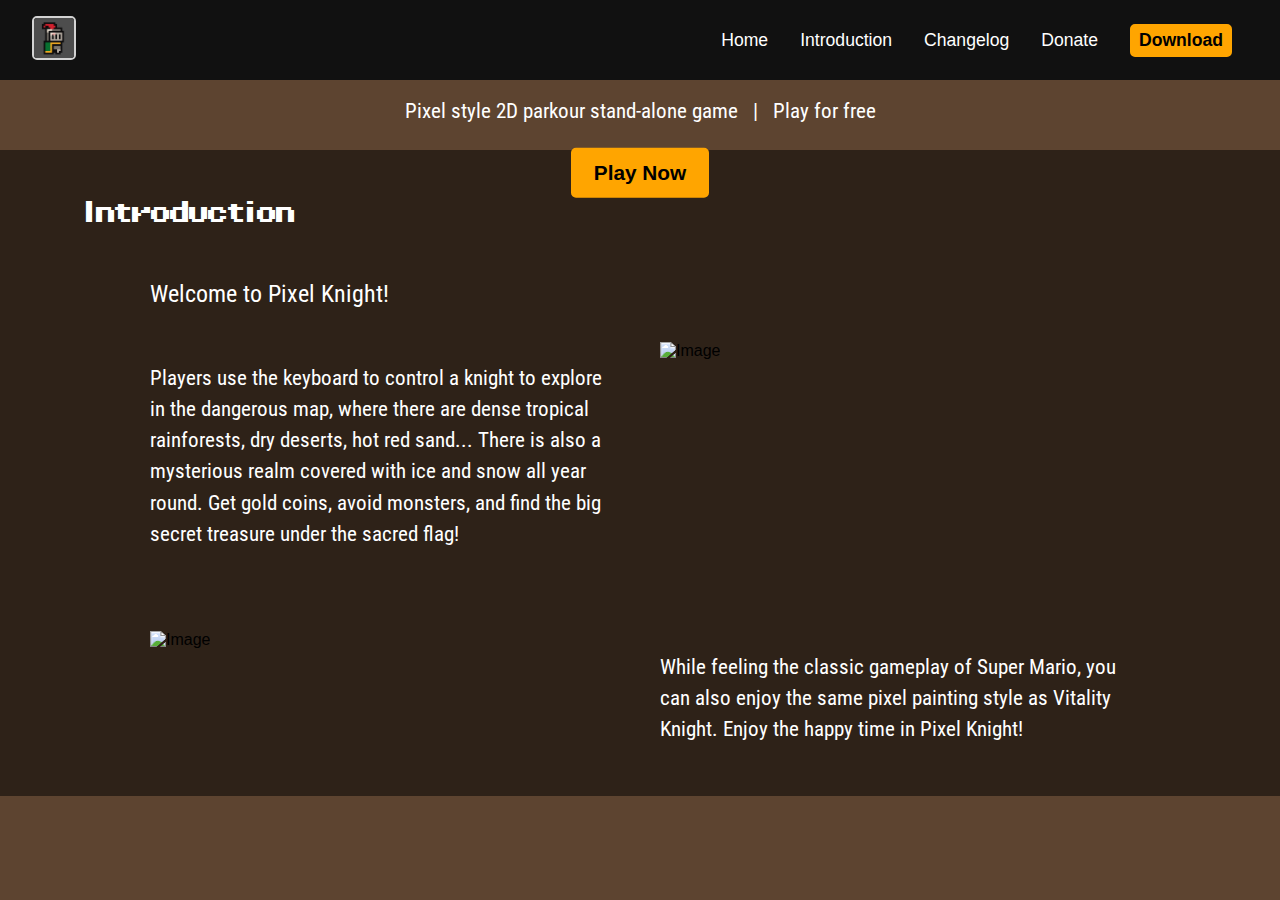
==== index.html @ a228ada4 "many things to be uploaded." ====
<!DOCTYPE html>
<head>
    <meta charset="UTF-8">
    <meta name="viewport" content="width=device-width, initial-scale=1.0">
    <meta name="author" content="H.S. Studio">
    <link rel="icon" type="image/x-icon" href="./assets/images/logo/favicon_io/favicon.ico">
    <title>Pixel Knight</title>

    <link rel="stylesheet" type="text/css" href="./assets/css/fonts.css">
    <link rel="stylesheet" type="text/css" href="./assets/css/homepage.css">
    <link rel="stylesheet" type="text/css" href="./assets/css/main.css">

    <!-- Google tag (gtag.js) -->
    <script async src="https://www.googletagmanager.com/gtag/js?id=G-EGC1WMNLWP"></script>
    <script>
        window.dataLayer = window.dataLayer || [];
        function gtag(){dataLayer.push(arguments);}
        gtag('js', new Date());

        gtag('config', 'G-EGC1WMNLWP');
    </script>
</head>
<body>
    <header>
        <nav class="navbar">
            <div class="navbar-brand">
                <img src="./assets/images/logo/logo.png" alt="Logo" class="logo">
            </div>
            <ul class="navbar-nav">
                <li><a href="index.html">Home</a></li>
                <li><a href="#introduction">Introduction</a></li>
                <li><a href="#">Changelog</a></li>
                <li><a href="#">Donate</a></li>
                <li><a href="./pages/download.html"><div class="download">Download</div></a></li>
            </ul>
        </nav>
    </header>

    <main>
        <div class="video_container">
            <video src="#" autoplay loop></video>
            <div class="title_text">
                <h1>Pixel Knight<span style="font-size: 1.5rem;">(Beta)</span></h1>
                <h2 style="font-style: italic;">Redefine the pixel world.</h2>
                <p>Pixel style 2D parkour stand-alone game&nbsp;&nbsp; | &nbsp;&nbsp;Play for free</p>
                <a href="./pages/download.html"><div class="download" style="display: inline-block; font-size: 1.3rem; padding: 10px 20px;">Play Now</div></a>
            </div>
        </div>

        <h2 id="introduction" style="background-color: rgba(0, 0, 0, 0.5); padding: 50px 80px; margin: 0;">Introduction</h2>
        <p style="font-size: 1.5rem; background-color: rgba(0, 0, 0, 0.5); padding: 0 150px; margin: 0;">Welcome to Pixel Knight!</p>
        <div class="container">
            <div class="half">
                <p>Players use the keyboard to control a knight to explore in the dangerous map, where there are dense tropical rainforests, dry deserts, hot red sand... There is also a mysterious realm covered with ice and snow all year round. Get gold coins, avoid monsters, and find the big secret treasure under the sacred flag!</p>
            </div>
            <div class="half">
                <img src="#" alt="Image">
            </div>
        </div>
        <div class="container">
            <div class="half">
                <img src="#" alt="Image">
            </div>
            <div class="half">
                <p>While feeling the classic gameplay of Super Mario, you can also enjoy the same pixel painting style as Vitality Knight. Enjoy the happy time in Pixel Knight!</p>
            </div>
        </div>
    </main>
</body>
</html>
---- assets/css/fonts.css ----
@font-face {
    font-family: 'Pixel_bond';
    src: url('../fonts/PixelOperator8-Bold.ttf') format('truetype');
}

@font-face {
    font-family: 'Pixel_light';
    src: url('../fonts/PixelOperator8-Bold.ttf') format('truetype');
}

@font-face {
    font-family: 'Roboto_regular';
    src: url('../fonts/Roboto_Condensed/RobotoCondensed-Regular.ttf') format('truetype');
}
---- assets/css/homepage.css ----
html {
    scroll-behavior: smooth;
}

body {
    background-color: rgb(93, 68, 48);
    font-family: Arial, sans-serif;
    margin: 0;
    padding: 0;
}

/* navigation bar */
header {
    width: 100%;
    position: fixed;
    top: 0;
    left: 0;
    background-color: #111;
    z-index: 1000;
}

.navbar {
    display: flex;
    justify-content: space-between;
    align-items: center;
    padding: 1rem 2rem;
}

.navbar-brand .logo {
    height: 40px;
    border: 2px solid #d3d3d3;
    border-radius: 5px;
}

.navbar-nav {
    list-style: none;
    display: flex;
    align-items: center;
    margin: 0;
    padding: 0;
}

.navbar-nav li {
    margin: 0 1rem;
}

.navbar-nav a {
    color: #fff;
    text-decoration: none;
    font-size: 1.1rem;
    transition: color 0.3s;
}

.download {
    color: black;
    font-weight: bolder;
    background-color: #ffa500;
    padding: 3px 6px;
    border: 3px solid #ffa500;
    border-radius: 5px;
    transition: color 0.3s;
}

.navbar-nav a:hover {
    color: #ffa500;
}

.download:hover {
    color: #fff;
}

/* main */
main {
    left: 0;
    right: 0;
}
---- assets/css/main.css ----
/* title text and video */
h1 {
    color: #fff;
    font-size: 2.5rem;
    letter-spacing: -0.1em;
    font-family: 'Pixel_bond';
}

h2 {
    color: #fff;
    letter-spacing: -0.2em;
    font-family: 'Pixel_light';
}

p {
    color: #fff;
    font-size: 1.3rem;
    font-family: 'Roboto_regular';
    line-height: 1.5;
}

.video_container {
    position: relative;
    max-width: 100%;
    margin: 0 auto;
}

.video_container video {
    display: block;
    width: 100%;
    height: auto;
}

.title_text {
    text-align: center;
    position: absolute;
    top: 50%;
    left: 50%;
    transform: translate(-50%, -50%);
}

.container {
    display: flex;
    flex-wrap: wrap;
    background-color: rgba(0, 0, 0, 0.5);
    padding:  20px 130px;
    left: 0;
    right: 0;
}

.half {
    flex: 1;
    display: flex;
    padding: 10px 20px;
    box-sizing: border-box;
}

.half img {
    max-width: 100%;
    height: auto;
}
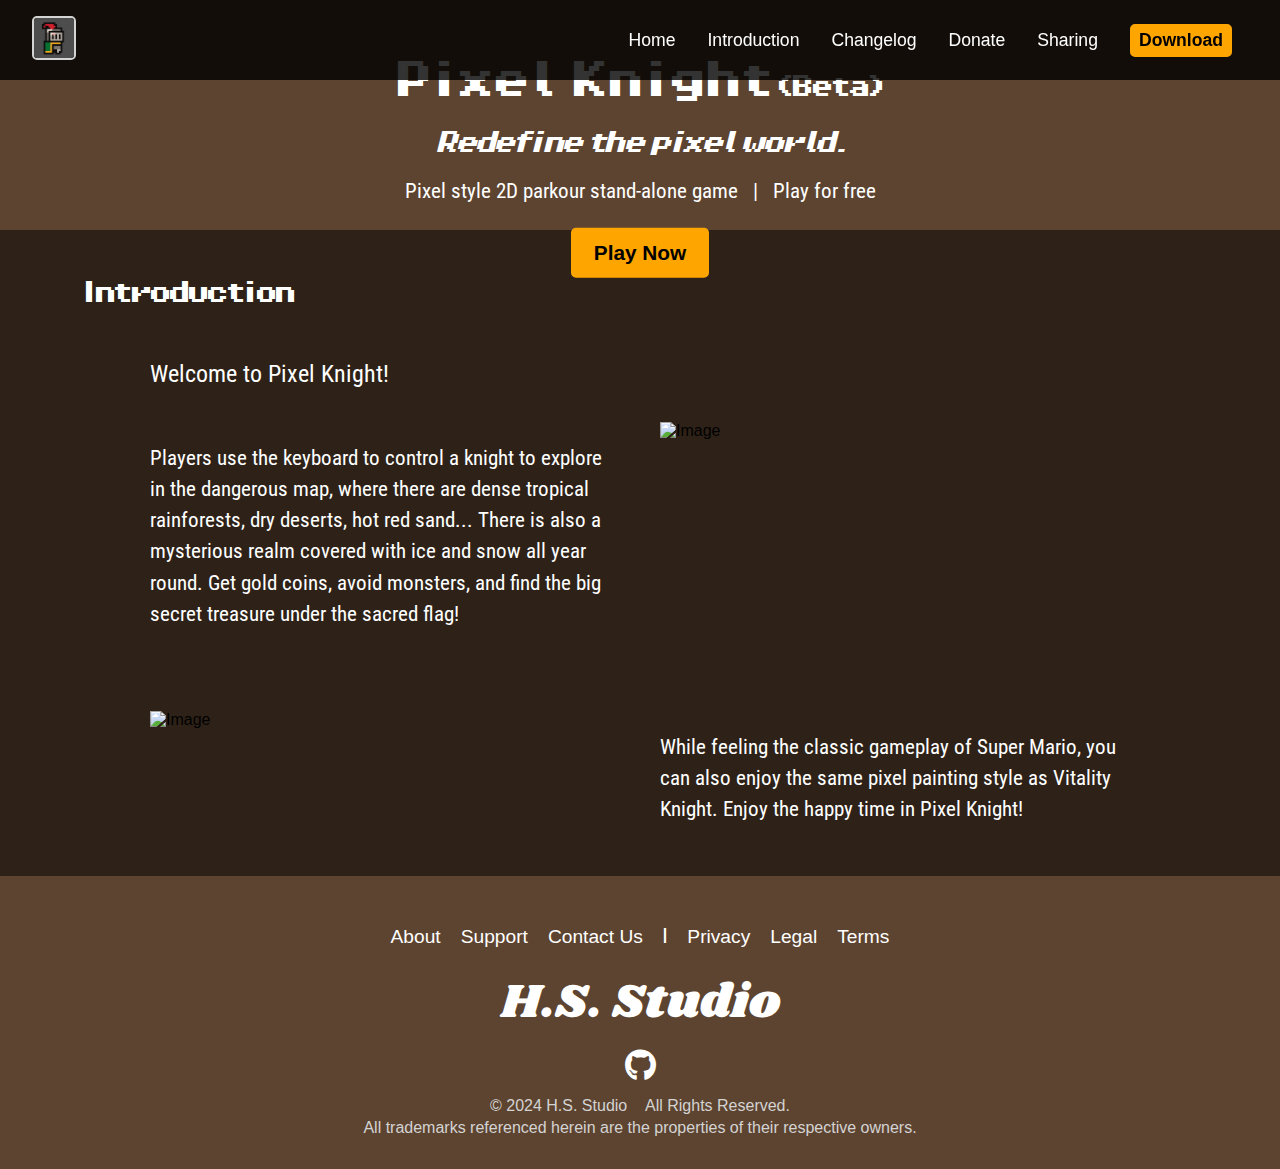
==== commit 84cfb1cc: "Add files via upload" ====
--- a/index.html
+++ b/index.html
@@ -7,8 +7,9 @@
     <title>Pixel Knight</title>
 
     <link rel="stylesheet" type="text/css" href="./assets/css/fonts.css">
+    <link rel="stylesheet" type="text/css" href="./assets/css/all.css">
     <link rel="stylesheet" type="text/css" href="./assets/css/homepage.css">
-    <link rel="stylesheet" type="text/css" href="./assets/css/main.css">
+    <link rel="stylesheet" type="text/css" href="./assets/fontawesome/css/all.css">
 
     <!-- Google tag (gtag.js) -->
     <script async src="https://www.googletagmanager.com/gtag/js?id=G-EGC1WMNLWP"></script>
@@ -31,10 +32,12 @@
                 <li><a href="#introduction">Introduction</a></li>
                 <li><a href="#">Changelog</a></li>
                 <li><a href="#">Donate</a></li>
+                <li><a onclick="copyText()">Sharing</a></li>
                 <li><a href="./pages/download.html"><div class="download">Download</div></a></li>
             </ul>
         </nav>
     </header>
+    <script src="./assets/js/copyText.js"></script>
 
     <main>
         <div class="video_container">
@@ -49,7 +52,7 @@
 
         <h2 id="introduction" style="background-color: rgba(0, 0, 0, 0.5); padding: 50px 80px; margin: 0;">Introduction</h2>
         <p style="font-size: 1.5rem; background-color: rgba(0, 0, 0, 0.5); padding: 0 150px; margin: 0;">Welcome to Pixel Knight!</p>
-        <div class="container">
+        <div class="main_container">
             <div class="half">
                 <p>Players use the keyboard to control a knight to explore in the dangerous map, where there are dense tropical rainforests, dry deserts, hot red sand... There is also a mysterious realm covered with ice and snow all year round. Get gold coins, avoid monsters, and find the big secret treasure under the sacred flag!</p>
             </div>
@@ -57,7 +60,7 @@
                 <img src="#" alt="Image">
             </div>
         </div>
-        <div class="container">
+        <div class="main_container">
             <div class="half">
                 <img src="#" alt="Image">
             </div>
@@ -66,5 +69,29 @@
             </div>
         </div>
     </main>
+
+    <p id="copyText" hidden>https://highsun.github.io/Pixel_Knight/</p>
+
+    <footer>
+        <div class="footer_container">
+            <ul class="footer_links">
+                <li><a href="#">About</a></li>
+                <li><a href="#">Support</a></li>
+                <li ><a href="#">Contact Us</a></li>
+                <li style="font-weight: bold;">|</li>
+                <li><a href="#">Privacy</a></li>
+                <li><a href="#">Legal</a></li>
+                <li><a href="#">Terms</a></li>
+            </ul>
+        </div>
+        <a href="https://highsun.github.io/HS_Studio/" target="_blank" style="text-decoration: none;"><span style="font-family: 'Shrikhand', cursive; font-size: 3rem; color: #fff;">H.S. Studio</span></a>
+        <div class="footer_container" style="padding: 10px 0;">
+            <ul class="footer_links" style="gap: 10px;">
+                <li><a href="https://github.com/Highsun" style="font-size: 2rem;" target="_blank"><i class="fa-brands fa-github"></i></a></li>
+            </ul>
+        </div>
+        <p>&copy; 2024 H.S. Studio &nbsp;&nbsp;&nbsp;All Rights Reserved.</p>
+        <p>All trademarks referenced herein are the properties of their respective owners.</p>
+    </footer>
 </body>
 </html>--- a/assets/css/fonts.css
+++ b/assets/css/fonts.css
@@ -11,4 +11,9 @@
 @font-face {
     font-family: 'Roboto_regular';
     src: url('../fonts/Roboto_Condensed/RobotoCondensed-Regular.ttf') format('truetype');
+}
+
+@font-face {
+    font-family: 'Shrikhand';
+    src: url('../fonts/Shrikhand/Shrikhand-Regular.ttf') format('truetype');
 }--- a/assets/css/all.css
+++ b/assets/css/all.css
@@ -0,0 +1,138 @@
+html {
+    scroll-behavior: smooth;
+}
+
+body {
+    background-color: rgb(93, 68, 48);
+    font-family: Arial, sans-serif;
+    margin: 0;
+    padding: 0;
+}
+
+/* navigation bar */
+header {
+    width: 100%;
+    position: fixed;
+    top: 0;
+    left: 0;
+    background-color: rgba(0, 0, 0, 0.8);
+    z-index: 1000;
+}
+
+.navbar {
+    display: flex;
+    justify-content: space-between;
+    align-items: center;
+    padding: 1rem 2rem;
+}
+
+.navbar-brand .logo {
+    height: 40px;
+    border: 2px solid #d3d3d3;
+    border-radius: 5px;
+    overflow: hidden
+}
+
+.navbar-nav {
+    list-style: none;
+    display: flex;
+    align-items: center;
+    margin: 0;
+    padding: 0;
+}
+
+.navbar-nav li {
+    margin: 0 1rem;
+}
+
+.navbar-nav a {
+    color: #fff;
+    text-decoration: none;
+    font-size: 1.1rem;
+    transition: color 0.3s;
+}
+
+.download {
+    color: black;
+    font-weight: bolder;
+    background-color: #ffa500;
+    padding: 3px 6px;
+    border: 3px solid #ffa500;
+    border-radius: 5px;
+    transition: color 0.3s;
+}
+
+.navbar-nav a:hover {
+    color: #ffa500;
+}
+
+.download:hover {
+    color: #fff;
+}
+
+/* title text and video */
+h1 {
+    color: #fff;
+    font-size: 2.5rem;
+    letter-spacing: -0.1em;
+    font-family: 'Pixel_bond';
+}
+
+h2 {
+    color: #fff;
+    letter-spacing: -0.2em;
+    font-family: 'Pixel_light';
+}
+
+/* main */
+main {
+    margin-top: 80px;
+    left: 0;
+    right: 0;
+}
+
+/* footer */
+footer {
+    padding: 30px 150px;
+    font-family: Arial, sans-serif;
+    font-size: 1rem;
+    color: #fff;
+    display: flex;
+    flex-direction: column;
+    justify-content: center;
+    align-items: center;
+}
+
+.footer_container {
+    padding: 20px 0;
+    text-align: center;
+}
+
+.footer_links {
+    list-style: none;
+    margin: 0;
+    padding: 0;
+    display: flex;
+    justify-content: center;
+    gap: 20px;
+}
+
+.footer_links li {
+    display: inline;
+}
+
+.footer_links a {
+    color: white;
+    font-size: 1.2rem;
+    text-decoration: none;
+    transition: color 0.3s;
+}
+
+.footer_links a:hover {
+    color: #ffa500;
+}
+footer p {
+    color: #d3d3d3;
+    padding: 2px 0;
+    margin: 0;
+}--- a/assets/css/homepage.css
+++ b/assets/css/homepage.css
@@ -1,76 +1,48 @@
-html {
-    scroll-behavior: smooth;
+/* main */
+main p {
+    color: #fff;
+    font-size: 1.3rem;
+    font-family: 'Roboto_regular';
+    line-height: 1.5;
 }
 
-body {
-    background-color: rgb(93, 68, 48);
-    font-family: Arial, sans-serif;
-    margin: 0;
-    padding: 0;
+.video_container {
+    position: relative;
+    max-width: 100%;
+    margin: 0 auto;
 }
 
-/* navigation bar */
-header {
+.video_container video {
+    display: block;
     width: 100%;
-    position: fixed;
-    top: 0;
-    left: 0;
-    background-color: #111;
-    z-index: 1000;
+    height: auto;
 }
 
-.navbar {
-    display: flex;
-    justify-content: space-between;
-    align-items: center;
-    padding: 1rem 2rem;
+.title_text {
+    text-align: center;
+    position: absolute;
+    top: 50%;
+    left: 50%;
+    transform: translate(-50%, -50%);
 }
 
-.navbar-brand .logo {
-    height: 40px;
-    border: 2px solid #d3d3d3;
-    border-radius: 5px;
+.main_container {
+    display: flex;
+    flex-wrap: wrap;
+    background-color: rgba(0, 0, 0, 0.5);
+    padding:  20px 130px;
+    left: 0;
+    right: 0;
 }
 
-.navbar-nav {
-    list-style: none;
+.half {
+    flex: 1;
     display: flex;
-    align-items: center;
-    margin: 0;
-    padding: 0;
+    padding: 10px 20px;
+    box-sizing: border-box;
 }
 
-.navbar-nav li {
-    margin: 0 1rem;
-}
-
-.navbar-nav a {
-    color: #fff;
-    text-decoration: none;
-    font-size: 1.1rem;
-    transition: color 0.3s;
-}
-
-.download {
-    color: black;
-    font-weight: bolder;
-    background-color: #ffa500;
-    padding: 3px 6px;
-    border: 3px solid #ffa500;
-    border-radius: 5px;
-    transition: color 0.3s;
-}
-
-.navbar-nav a:hover {
-    color: #ffa500;
-}
-
-.download:hover {
-    color: #fff;
-}
-
-/* main */
-main {
-    left: 0;
-    right: 0;
+.half img {
+    max-width: 100%;
+    height: auto;
 }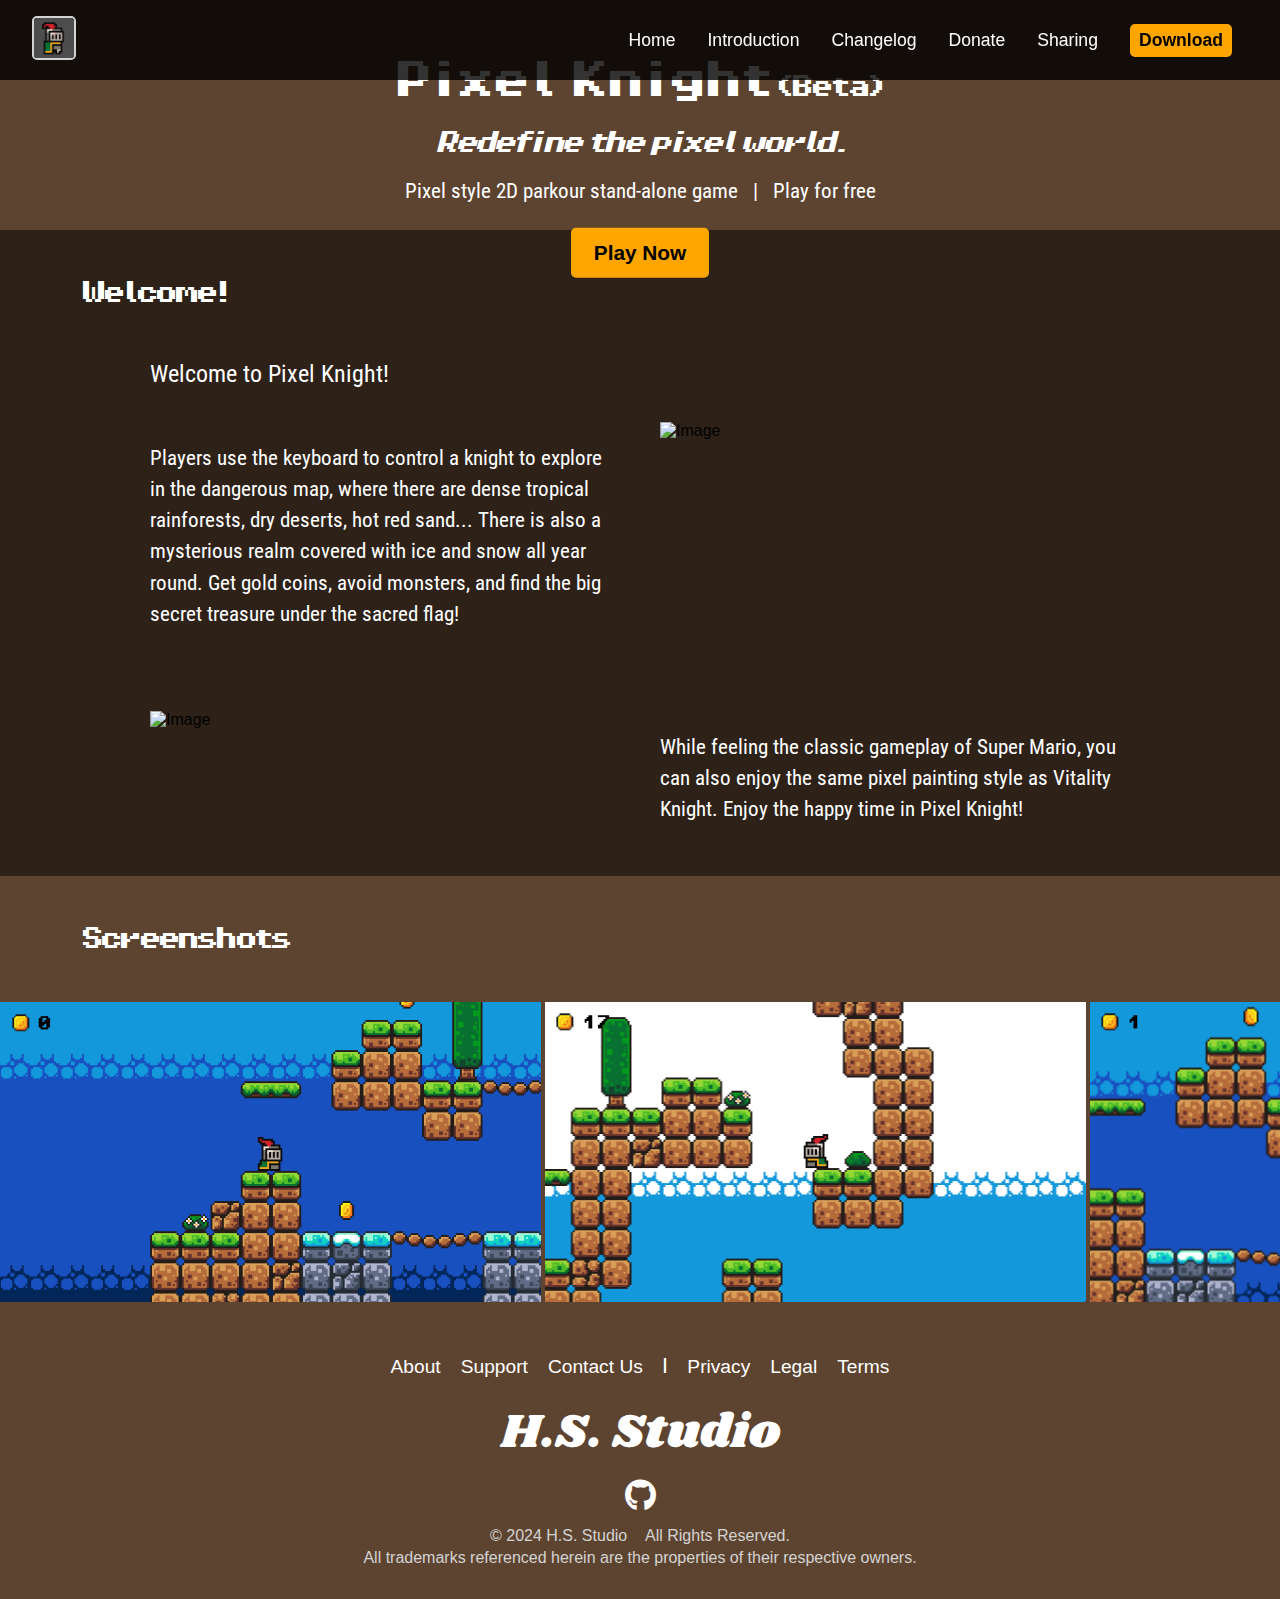
==== commit 6c0d2be0: "add images and scroll." ====
--- a/index.html
+++ b/index.html
@@ -39,6 +39,17 @@
     </header>
     <script src="./assets/js/copyText.js"></script>
 
+    <div id="warningModal" class="modal">
+        <div class="modal-content">
+            <span class="close" onclick="closeModal()"><i class="fa-solid fa-xmark"></i></span>
+            <p>
+                For the best experience, please use a computer or switch to landscape mode.<br>
+                We're doing our best to develop webpages suitable for mobile terminals!
+            </p>
+        </div>
+    </div>
+    <script src="./assets/js/warningmodal.js"></script>
+
     <main>
         <div class="video_container">
             <video src="#" autoplay loop></video>
@@ -50,7 +61,7 @@
             </div>
         </div>
 
-        <h2 id="introduction" style="background-color: rgba(0, 0, 0, 0.5); padding: 50px 80px; margin: 0;">Introduction</h2>
+        <h2 id="introduction" style="background-color: rgba(0, 0, 0, 0.5); padding: 50px 80px; margin: 0;">Welcome!</h2>
         <p style="font-size: 1.5rem; background-color: rgba(0, 0, 0, 0.5); padding: 0 150px; margin: 0;">Welcome to Pixel Knight!</p>
         <div class="main_container">
             <div class="half">
@@ -67,6 +78,15 @@
             <div class="half">
                 <p>While feeling the classic gameplay of Super Mario, you can also enjoy the same pixel painting style as Vitality Knight. Enjoy the happy time in Pixel Knight!</p>
             </div>
+        </div>
+        
+        <h2 style="padding: 50px 80px; margin: 0;">Screenshots</h2>
+        <div class="image-scroll">
+            <img src="./assets/images/image_scroll/game_begin.png" alt="game_begin">
+            <img src="./assets/images/image_scroll/ingame.png" alt="ingame">
+            <img src="./assets/images/image_scroll/jump.png" alt="jump">
+            <img src="./assets/images/image_scroll/die_of_slime.png" alt="die_of_slime">
+            <img src="./assets/images/image_scroll/winning_game.png" alt="winning_game">
         </div>
     </main>
 
--- a/assets/css/all.css
+++ b/assets/css/all.css
@@ -10,6 +10,7 @@
 }
 
 /* navigation bar */
+/* desktop */
 header {
     width: 100%;
     position: fixed;
@@ -68,6 +69,51 @@
 
 .download:hover {
     color: #fff;
+}
+
+/* WarningModal*/
+.modal {
+    display: none;
+    position: fixed;
+    z-index: 1;
+    left: 0;
+    top: 0;
+    width: 100%;
+    height: 100%;
+    overflow: auto;
+    background-color: rgba(0,0,0,0.4);
+    padding-top: 100px;
+}
+
+.modal-content {
+    font-family: 'Roboto_regular';
+    background-color: #fefefe;
+    margin: 5% auto;
+    padding: 10px 12px;
+    width: 80%;
+    max-width: 300px;
+    border-radius: 10px;
+}
+
+.modal-content p {
+    padding-top: 10px;
+    margin-left: 10px;
+    margin-bottom: 10px;
+}
+
+.close {
+    color: #aaa;
+    float: right;
+    font-size: 20px;
+    font-weight: bold;
+    transition: 0.3s ease;
+}
+
+.close:hover,
+.close:focus {
+    color: black;
+    text-decoration: none;
+    cursor: pointer;
 }
 
 /* title text and video */
--- a/assets/css/homepage.css
+++ b/assets/css/homepage.css
@@ -45,4 +45,17 @@
 .half img {
     max-width: 100%;
     height: auto;
+}
+
+.image-scroll {
+    width: 100%;
+    overflow-x: auto;
+    white-space: nowrap;
+    -webkit-overflow-scrolling: touch; /* 兼容iOS的平滑滚动 */
+}
+.image-scroll img {
+    height: 300px;
+    width: auto;
+    object-fit: cover;
+    display: inline-block;
 }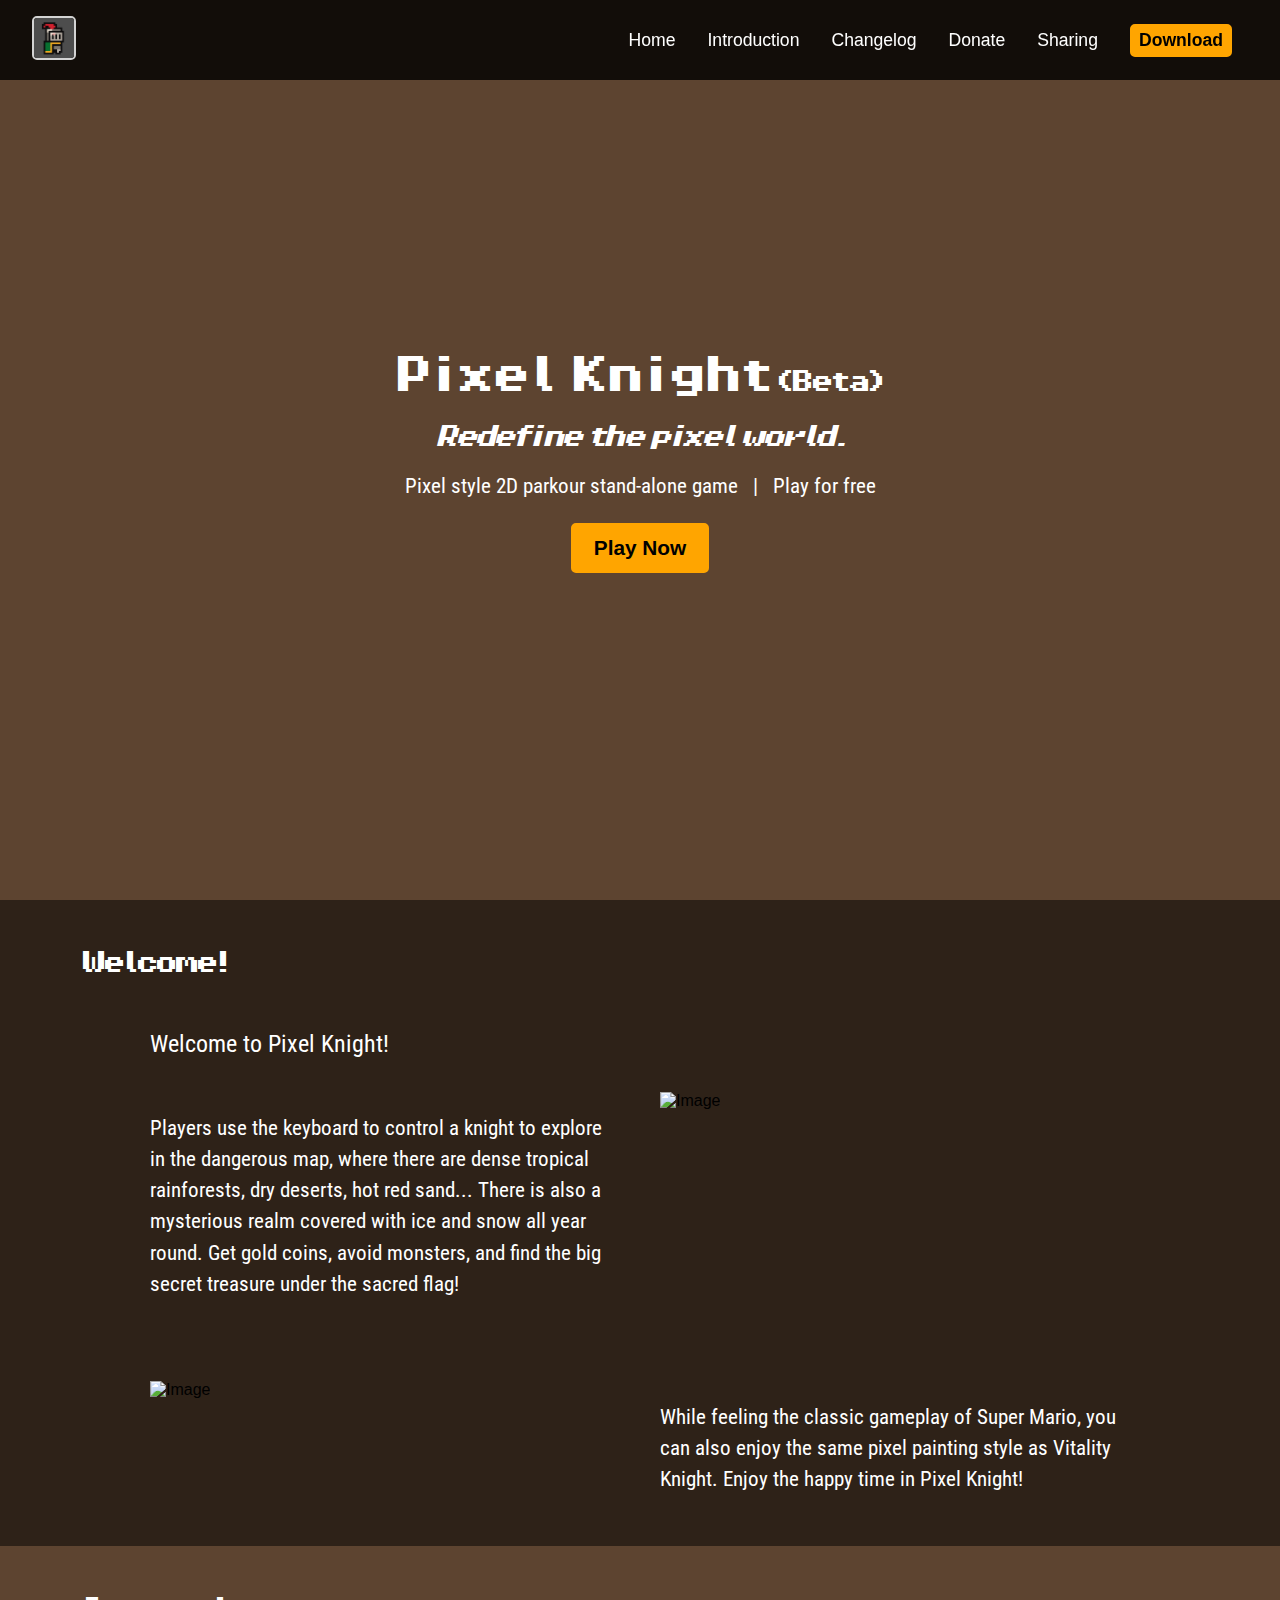
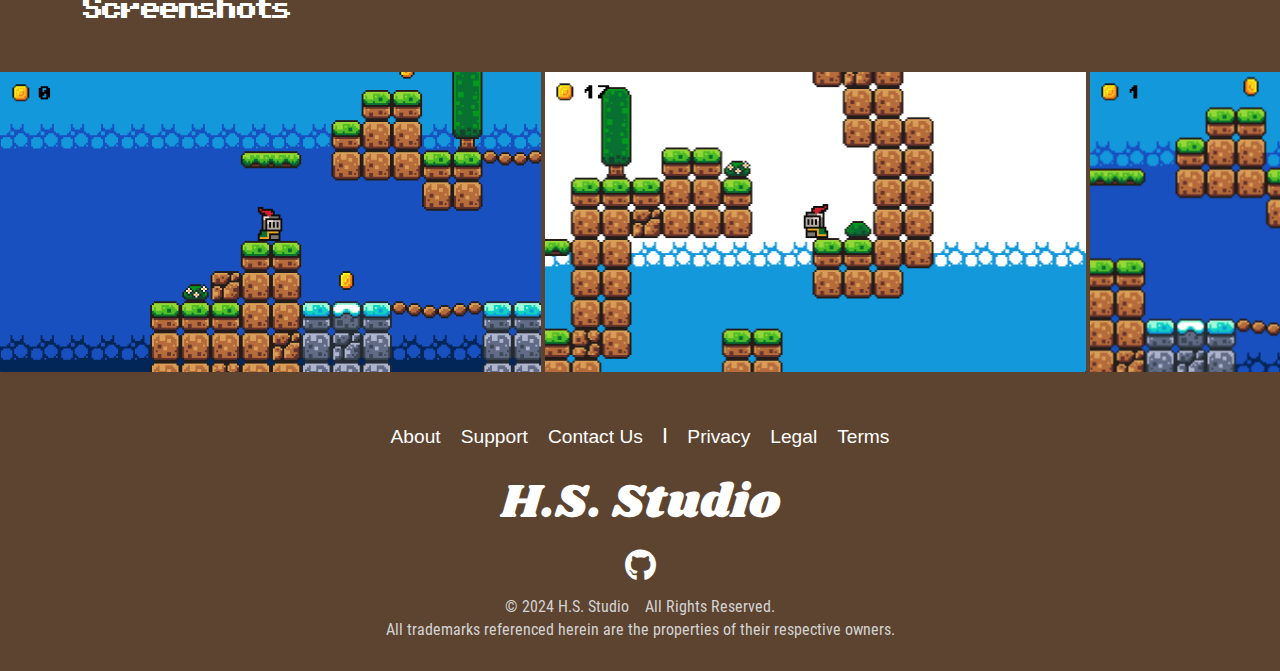
==== commit 13120534: "commit new realise method of background-video." ====
--- a/index.html
+++ b/index.html
@@ -39,20 +39,9 @@
     </header>
     <script src="./assets/js/copyText.js"></script>
 
-    <div id="warningModal" class="modal">
-        <div class="modal-content">
-            <span class="close" onclick="closeModal()"><i class="fa-solid fa-xmark"></i></span>
-            <p>
-                For the best experience, please use a computer or switch to landscape mode.<br>
-                We're doing our best to develop webpages suitable for mobile terminals!
-            </p>
-        </div>
-    </div>
-    <script src="./assets/js/warningmodal.js"></script>
-
     <main>
         <div class="video_container">
-            <video src="#" autoplay loop></video>
+            <video src="#" autoplay muted loop></video>
             <div class="title_text">
                 <h1>Pixel Knight<span style="font-size: 1.5rem;">(Beta)</span></h1>
                 <h2 style="font-style: italic;">Redefine the pixel world.</h2>
--- a/assets/css/all.css
+++ b/assets/css/all.css
@@ -71,55 +71,9 @@
     color: #fff;
 }
 
-/* WarningModal*/
-.modal {
-    display: none;
-    position: fixed;
-    z-index: 1;
-    left: 0;
-    top: 0;
-    width: 100%;
-    height: 100%;
-    overflow: auto;
-    background-color: rgba(0,0,0,0.4);
-    padding-top: 100px;
-}
-
-.modal-content {
-    font-family: 'Roboto_regular';
-    background-color: #fefefe;
-    margin: 5% auto;
-    padding: 10px 12px;
-    width: 80%;
-    max-width: 300px;
-    border-radius: 10px;
-}
-
-.modal-content p {
-    padding-top: 10px;
-    margin-left: 10px;
-    margin-bottom: 10px;
-}
-
-.close {
-    color: #aaa;
-    float: right;
-    font-size: 20px;
-    font-weight: bold;
-    transition: 0.3s ease;
-}
-
-.close:hover,
-.close:focus {
-    color: black;
-    text-decoration: none;
-    cursor: pointer;
-}
-
-/* title text and video */
-h1 {
+/* text */
+h1, h2 {
     color: #fff;
-    font-size: 2.5rem;
     letter-spacing: -0.1em;
     font-family: 'Pixel_bond';
 }
@@ -128,6 +82,11 @@
     color: #fff;
     letter-spacing: -0.2em;
     font-family: 'Pixel_light';
+}
+
+p {
+    color: #fff;
+    font-family: 'Roboto_regular';
 }
 
 /* main */
--- a/assets/css/homepage.css
+++ b/assets/css/homepage.css
@@ -1,31 +1,46 @@
 /* main */
+main {
+    margin-top: 0;
+}
+
 main p {
-    color: #fff;
     font-size: 1.3rem;
-    font-family: 'Roboto_regular';
     line-height: 1.5;
 }
 
+/* homepage video and title_text */
 .video_container {
-    position: relative;
-    max-width: 100%;
-    margin: 0 auto;
+    width: 100%;
+    height: 100vh;
+    overflow: hidden;
+    display: flex;
+    justify-content: center;
+    align-items: center;
 }
 
 .video_container video {
-    display: block;
+    position: absolute;
+    top: 0;
+    left: 0;
+    object-fit: cover;
     width: 100%;
-    height: auto;
+    height: 100%;
+    pointer-events: none;
 }
 
-.title_text {
+.video_container .title_text {
+    position: relative;
+    z-index: 1;
+    max-width: 1000px;
+    margin: 0 auto;
     text-align: center;
-    position: absolute;
-    top: 50%;
-    left: 50%;
-    transform: translate(-50%, -50%);
 }
 
+.video_container .title_text h1 {
+    font-size: 2.5rem;
+}
+
+/* main part of the homepage */
 .main_container {
     display: flex;
     flex-wrap: wrap;
@@ -47,6 +62,22 @@
     height: auto;
 }
 
+@media (max-width: 768px) {
+    main p {
+        padding: 50px 20px;
+    }
+    
+    .main_container {
+        flex-direction: column;
+        padding: 20px;
+    }
+
+    .half {
+        padding: 5px 20px;
+    }
+}
+
+/* screenshots image scroll */
 .image-scroll {
     width: 100%;
     overflow-x: auto;
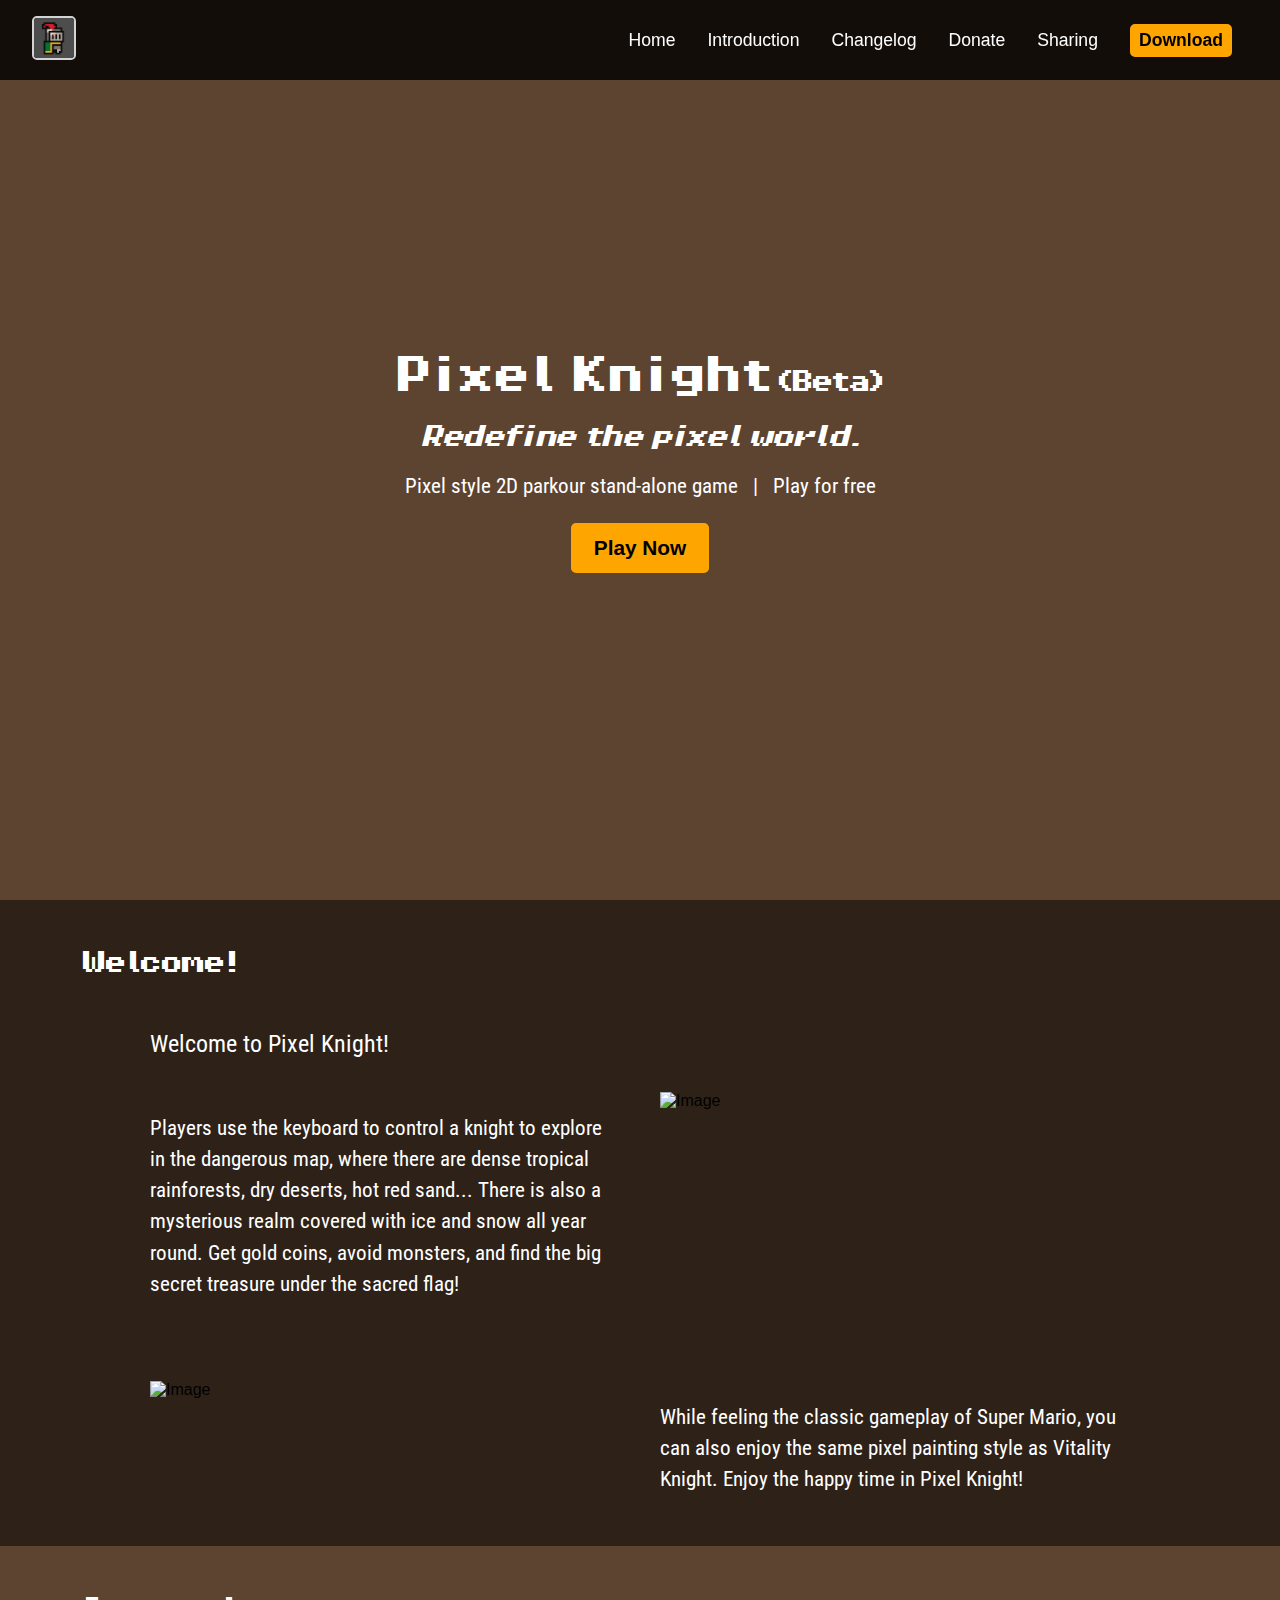
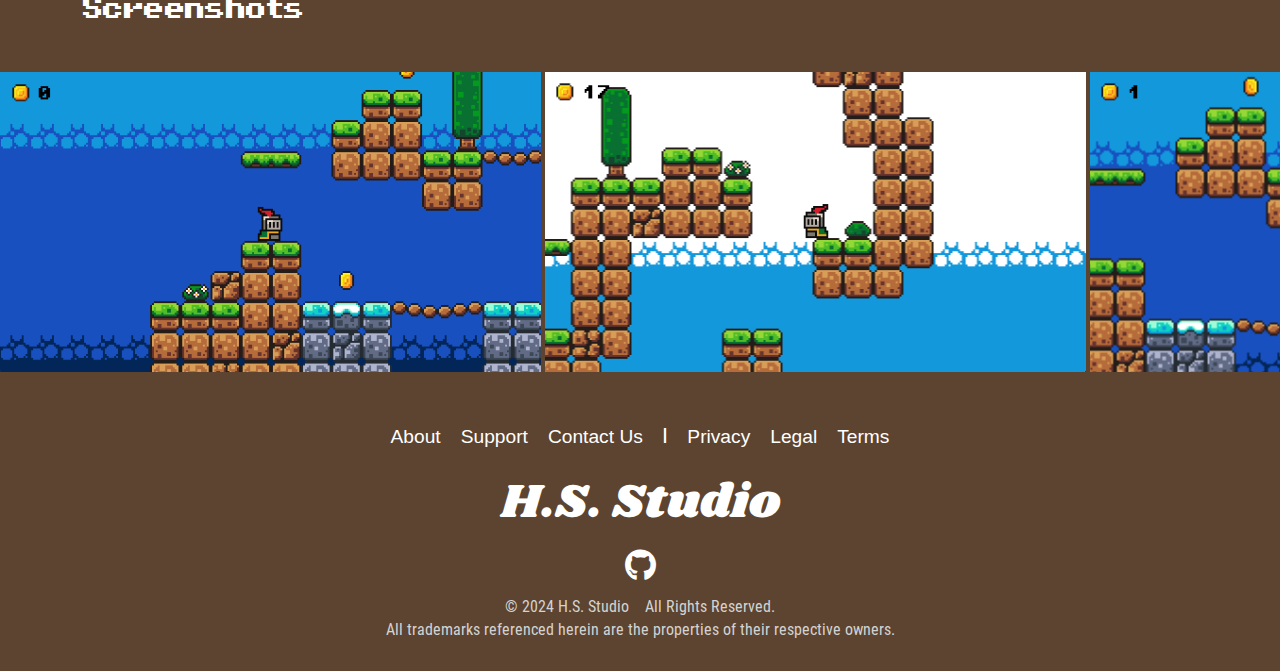
==== commit f9b0319b: "background video added." ====
--- a/index.html
+++ b/index.html
@@ -41,7 +41,7 @@
 
     <main>
         <div class="video_container">
-            <video src="#" autoplay muted loop></video>
+            <video src="./assets/videos/cg.mov" autoplay muted loop></video>
             <div class="title_text">
                 <h1>Pixel Knight<span style="font-size: 1.5rem;">(Beta)</span></h1>
                 <h2 style="font-style: italic;">Redefine the pixel world.</h2>
--- a/assets/css/all.css
+++ b/assets/css/all.css
@@ -80,7 +80,7 @@
 
 h2 {
     color: #fff;
-    letter-spacing: -0.2em;
+    letter-spacing: -0.15em;
     font-family: 'Pixel_light';
 }
 
--- a/assets/css/homepage.css
+++ b/assets/css/homepage.css
@@ -26,6 +26,7 @@
     width: 100%;
     height: 100%;
     pointer-events: none;
+    filter: brightness(60%);
 }
 
 .video_container .title_text {
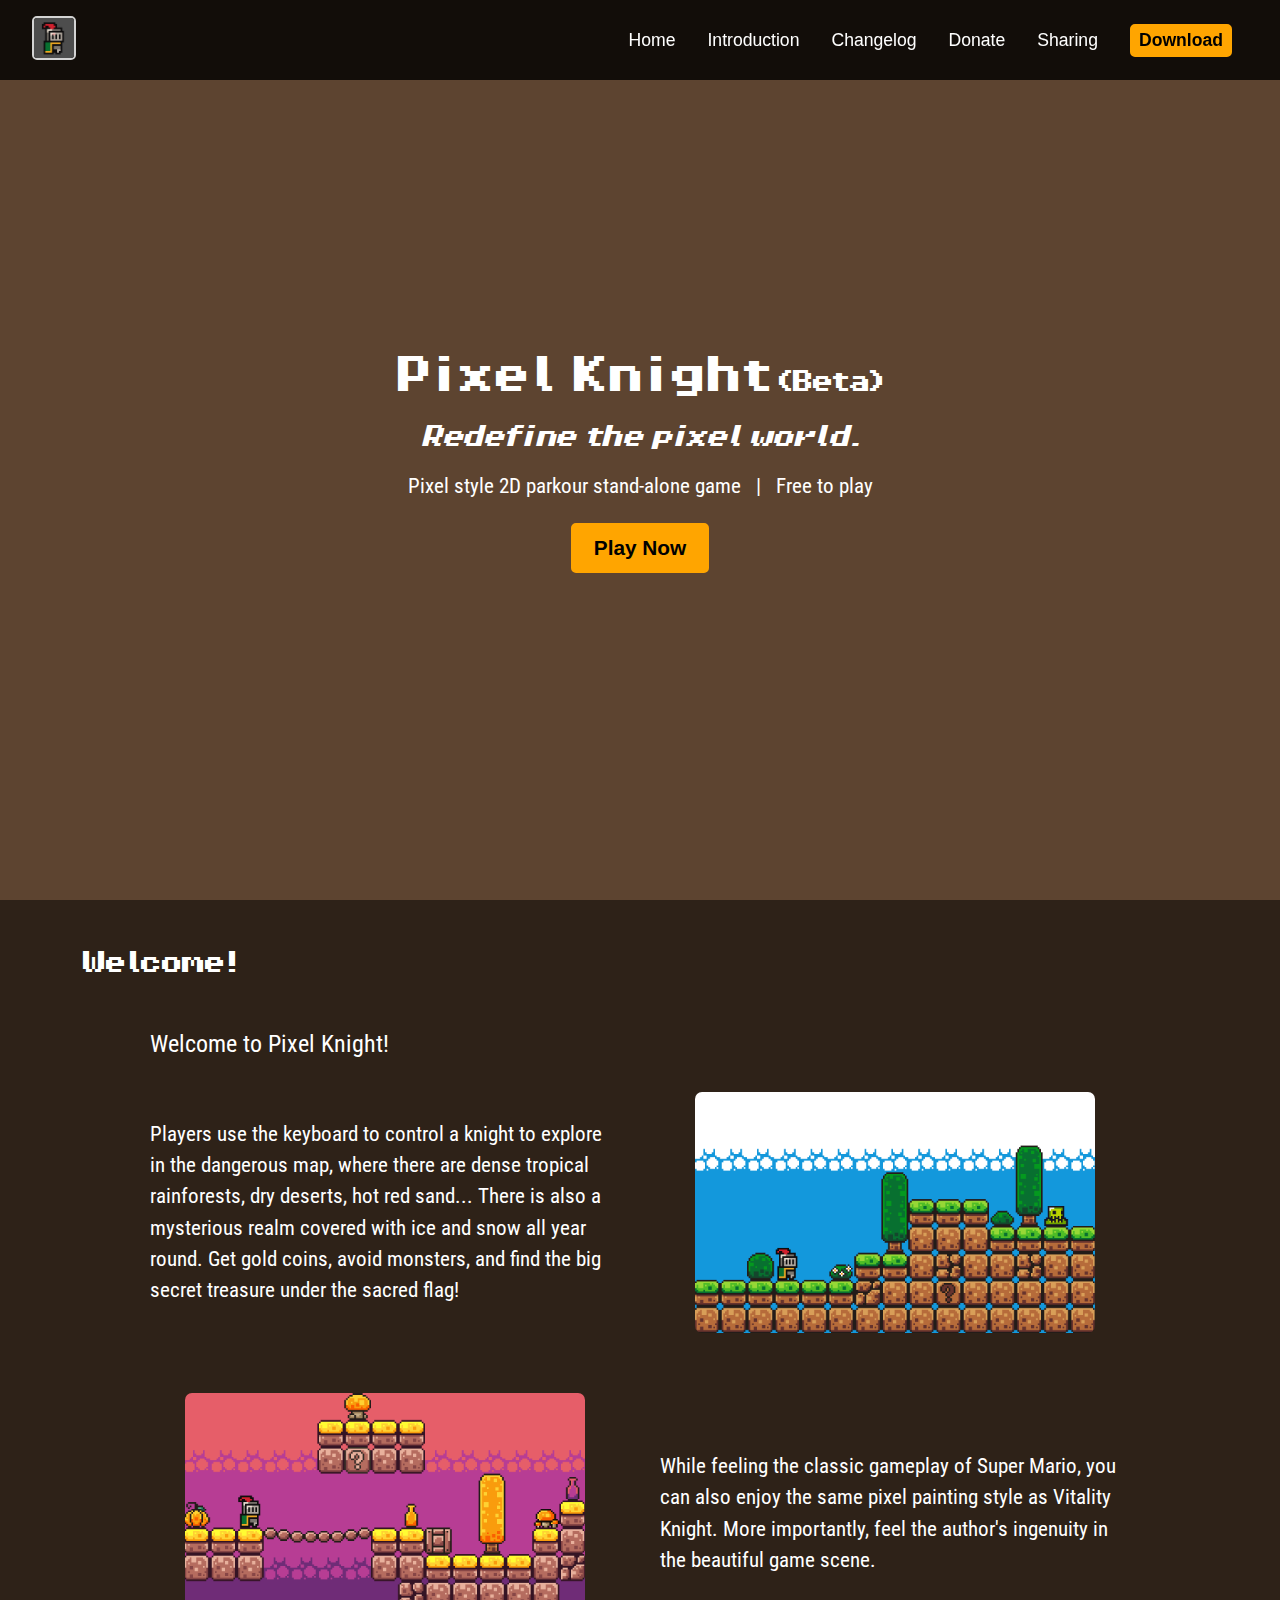
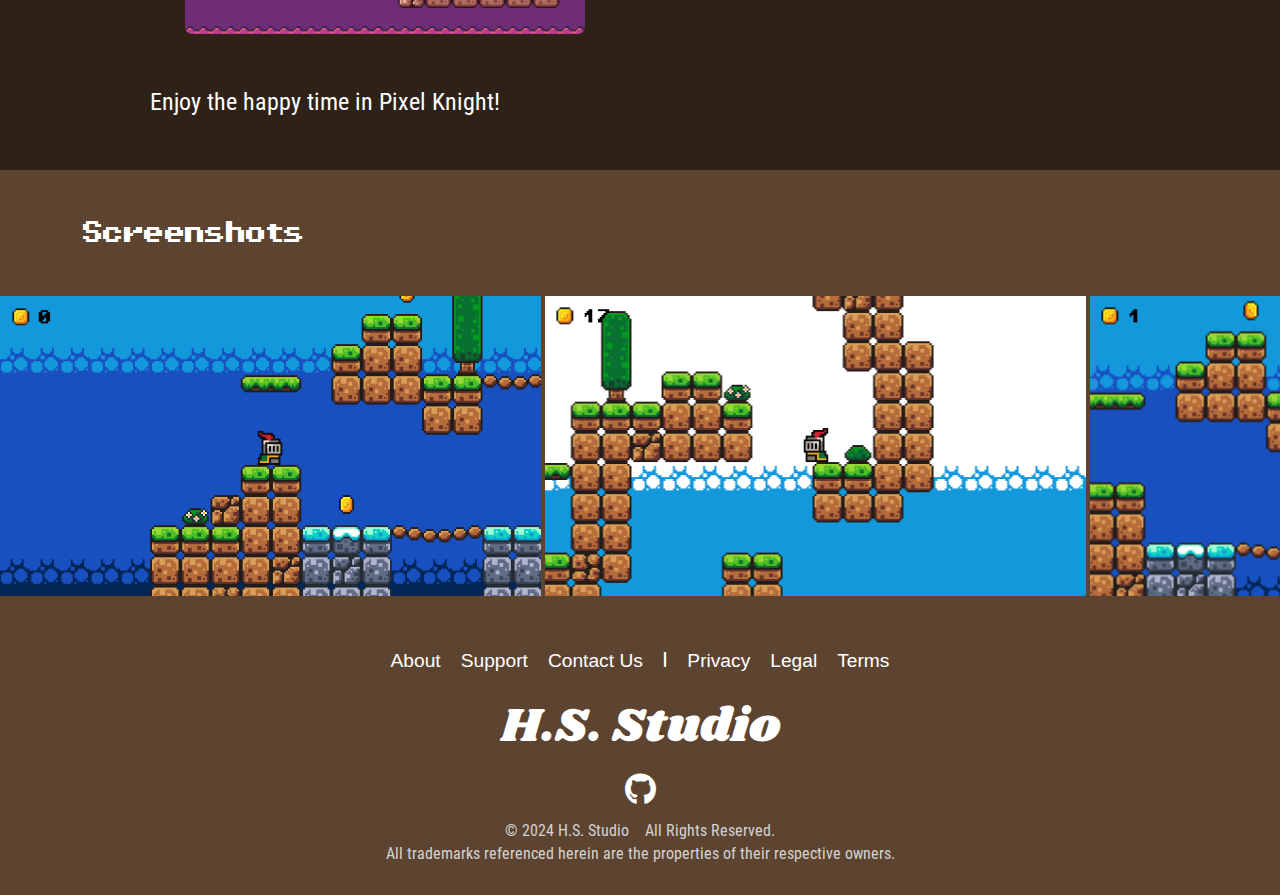
==== commit bd82f7ac: "add pictures to the main part." ====
--- a/index.html
+++ b/index.html
@@ -45,7 +45,7 @@
             <div class="title_text">
                 <h1>Pixel Knight<span style="font-size: 1.5rem;">(Beta)</span></h1>
                 <h2 style="font-style: italic;">Redefine the pixel world.</h2>
-                <p>Pixel style 2D parkour stand-alone game&nbsp;&nbsp; | &nbsp;&nbsp;Play for free</p>
+                <p>Pixel style 2D parkour stand-alone game&nbsp;&nbsp; | &nbsp;&nbsp;Free to play</p>
                 <a href="./pages/download.html"><div class="download" style="display: inline-block; font-size: 1.3rem; padding: 10px 20px;">Play Now</div></a>
             </div>
         </div>
@@ -57,17 +57,18 @@
                 <p>Players use the keyboard to control a knight to explore in the dangerous map, where there are dense tropical rainforests, dry deserts, hot red sand... There is also a mysterious realm covered with ice and snow all year round. Get gold coins, avoid monsters, and find the big secret treasure under the sacred flag!</p>
             </div>
             <div class="half">
-                <img src="#" alt="Image">
+                <img src="./assets/images/main/scene1.png" alt="Image">
             </div>
         </div>
         <div class="main_container">
             <div class="half">
-                <img src="#" alt="Image">
+                <img src="./assets/images/main/scene2.png" alt="Image">
             </div>
             <div class="half">
-                <p>While feeling the classic gameplay of Super Mario, you can also enjoy the same pixel painting style as Vitality Knight. Enjoy the happy time in Pixel Knight!</p>
+                <p>While feeling the classic gameplay of Super Mario, you can also enjoy the same pixel painting style as Vitality Knight. More importantly, feel the author's ingenuity in the beautiful game scene.</p>
             </div>
         </div>
+        <p style="font-size: 1.5rem; background-color: rgba(0, 0, 0, 0.5); padding: 20px 150px 50px 150px; margin: 0;">Enjoy the happy time in Pixel Knight!</p>
         
         <h2 style="padding: 50px 80px; margin: 0;">Screenshots</h2>
         <div class="image-scroll">
--- a/assets/css/all.css
+++ b/assets/css/all.css
@@ -17,7 +17,7 @@
     top: 0;
     left: 0;
     background-color: rgba(0, 0, 0, 0.8);
-    z-index: 1000;
+    z-index: 999;
 }
 
 .navbar {
--- a/assets/css/homepage.css
+++ b/assets/css/homepage.css
@@ -56,26 +56,14 @@
     display: flex;
     padding: 10px 20px;
     box-sizing: border-box;
+    justify-content: center;
+    align-items: center;
 }
 
 .half img {
-    max-width: 100%;
+    max-width: 85%;
     height: auto;
-}
-
-@media (max-width: 768px) {
-    main p {
-        padding: 50px 20px;
-    }
-    
-    .main_container {
-        flex-direction: column;
-        padding: 20px;
-    }
-
-    .half {
-        padding: 5px 20px;
-    }
+    border-radius: 7px;
 }
 
 /* screenshots image scroll */
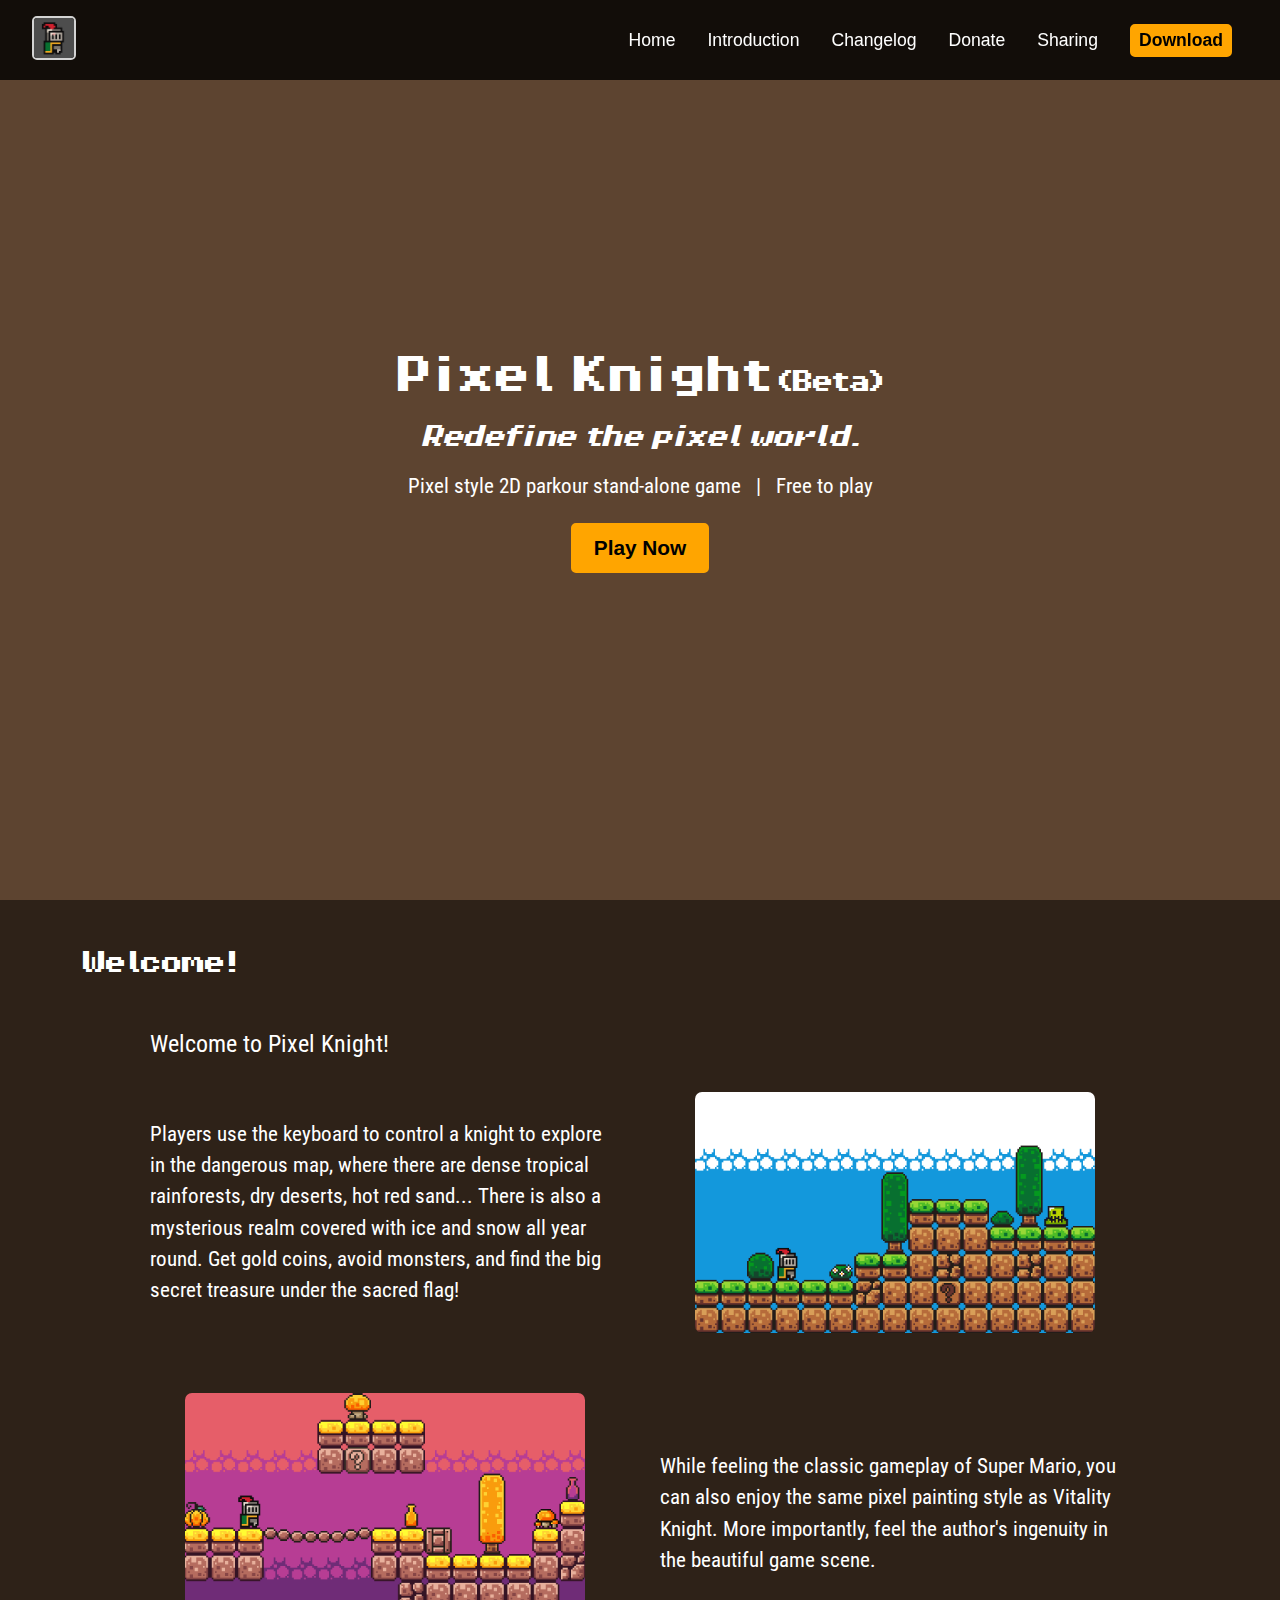
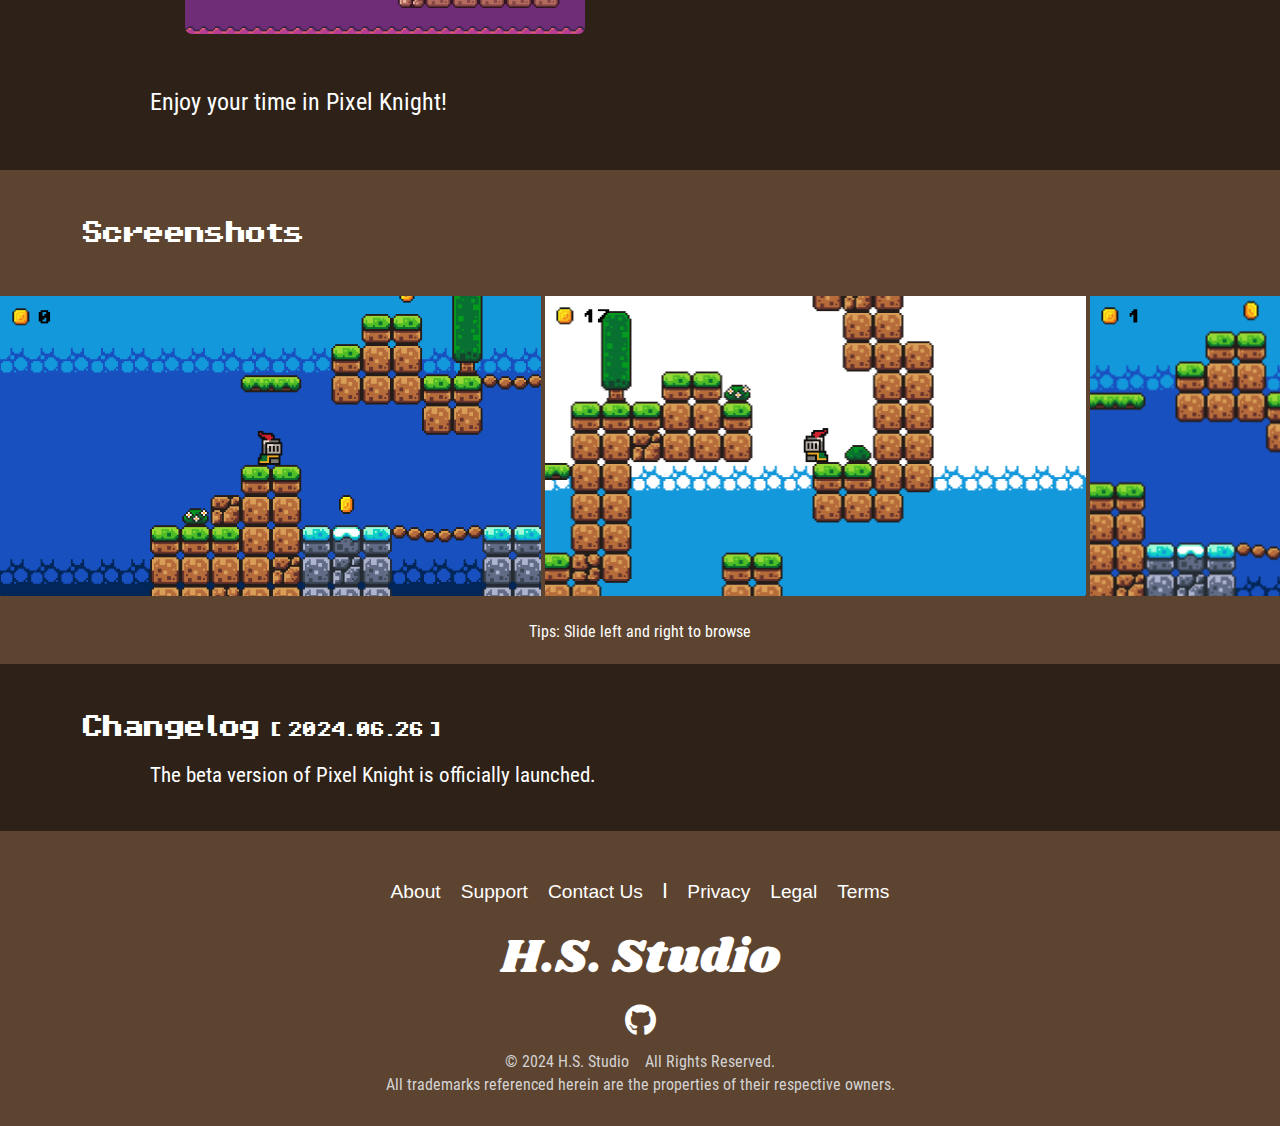
==== commit 70f4bf55: "add changelog." ====
--- a/index.html
+++ b/index.html
@@ -30,7 +30,7 @@
             <ul class="navbar-nav">
                 <li><a href="index.html">Home</a></li>
                 <li><a href="#introduction">Introduction</a></li>
-                <li><a href="#">Changelog</a></li>
+                <li><a href="#changelog">Changelog</a></li>
                 <li><a href="#">Donate</a></li>
                 <li><a onclick="copyText()">Sharing</a></li>
                 <li><a href="./pages/download.html"><div class="download">Download</div></a></li>
@@ -68,7 +68,7 @@
                 <p>While feeling the classic gameplay of Super Mario, you can also enjoy the same pixel painting style as Vitality Knight. More importantly, feel the author's ingenuity in the beautiful game scene.</p>
             </div>
         </div>
-        <p style="font-size: 1.5rem; background-color: rgba(0, 0, 0, 0.5); padding: 20px 150px 50px 150px; margin: 0;">Enjoy the happy time in Pixel Knight!</p>
+        <p style="font-size: 1.5rem; background-color: rgba(0, 0, 0, 0.5); padding: 20px 150px 50px 150px; margin: 0;">Enjoy your time in Pixel Knight!</p>
         
         <h2 style="padding: 50px 80px; margin: 0;">Screenshots</h2>
         <div class="image-scroll">
@@ -78,6 +78,10 @@
             <img src="./assets/images/image_scroll/die_of_slime.png" alt="die_of_slime">
             <img src="./assets/images/image_scroll/winning_game.png" alt="winning_game">
         </div>
+        <p style="text-align: center; font-size: 1rem; padding: 20px 150px; margin: 0;">Tips: Slide left and right to browse</p>
+        
+        <h2 id="changelog" style="background-color: rgba(0, 0, 0, 0.5); padding: 50px 80px 20px 80px; margin: 0;">Changelog <span style="font-size: 1rem; letter-spacing: -0.1rem; font-weight: lighter;">[ 2024.06.26 ]</span></h2>
+        <p style="background-color: rgba(0, 0, 0, 0.5); padding: 0 150px 40px 150px; margin: 0;">The beta version of Pixel Knight is officially launched.</p>
     </main>
 
     <p id="copyText" hidden>https://highsun.github.io/Pixel_Knight/</p>
